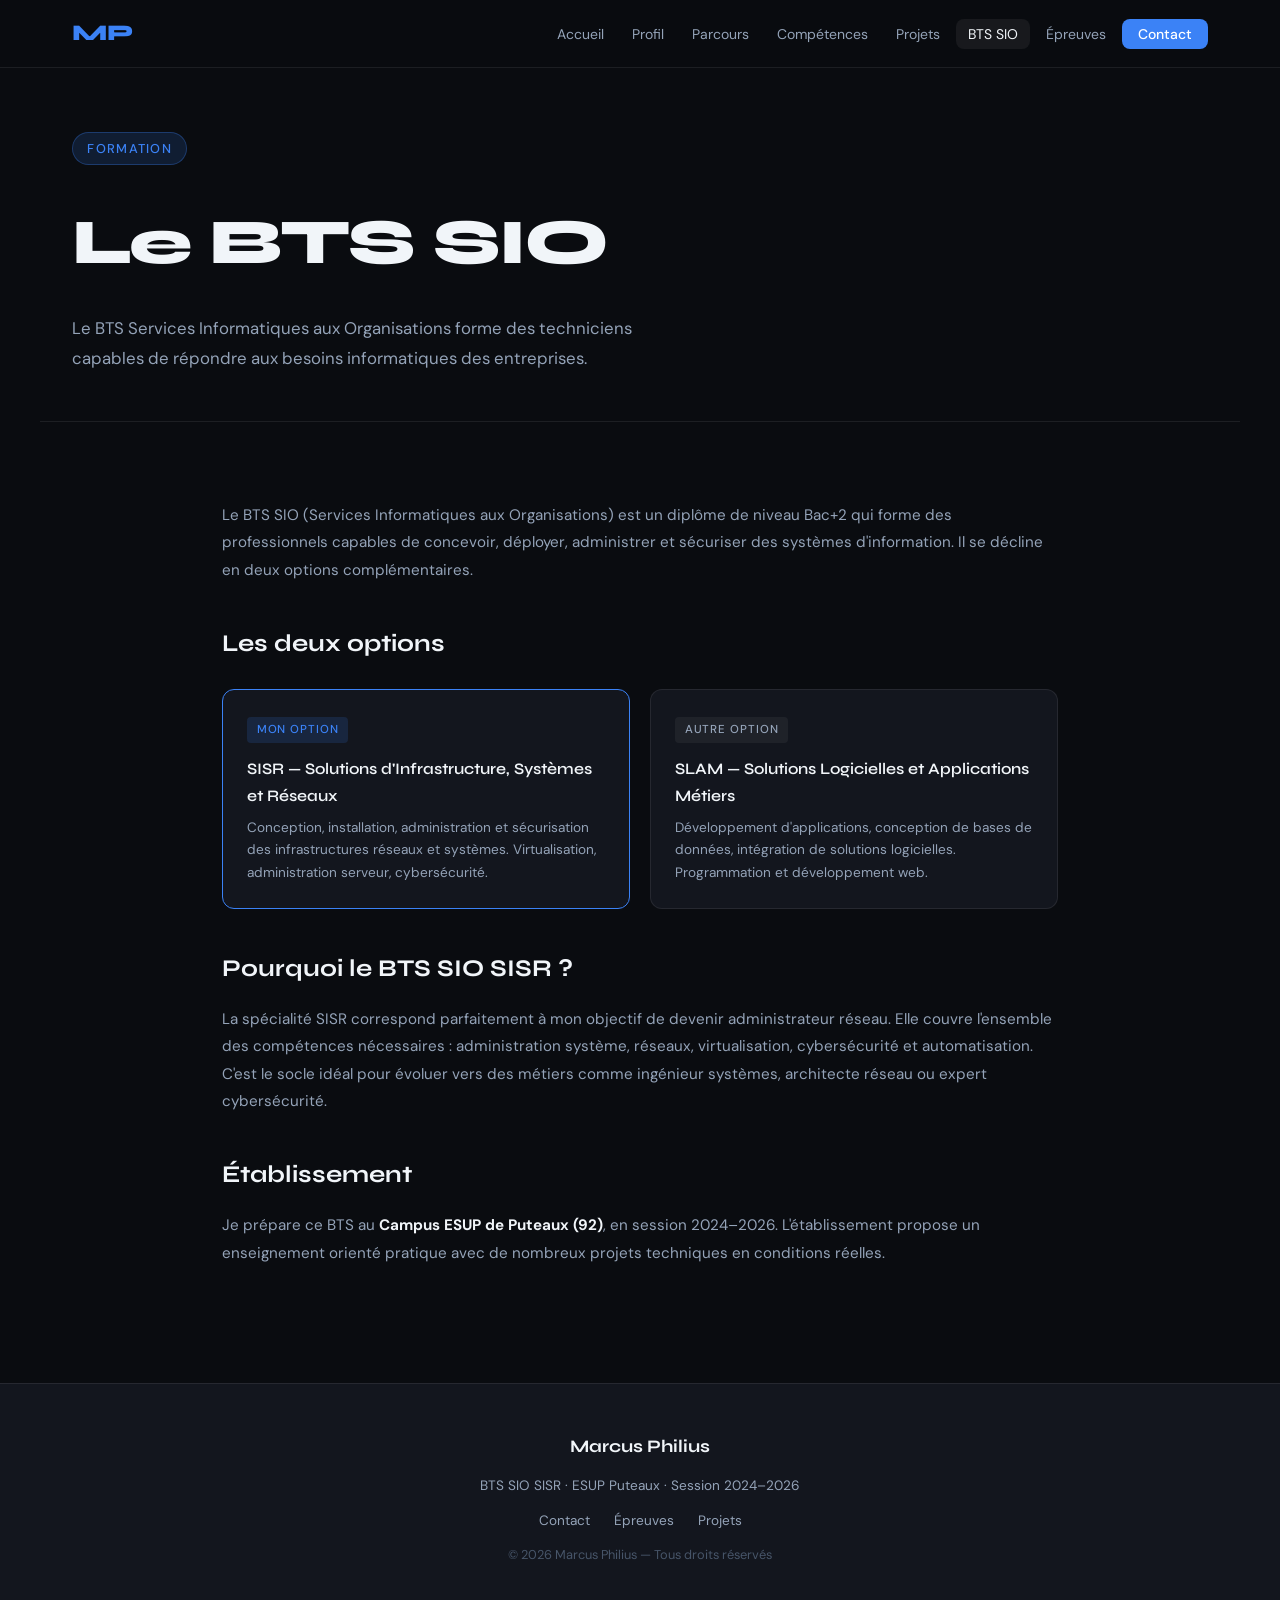
==== btssio.html @ c9be4fb5 "Add files via upload" ====
<!DOCTYPE html>
<html lang="fr">
<head>
  <meta charset="UTF-8" /><meta name="viewport" content="width=device-width, initial-scale=1.0" />
  <title>BTS SIO — Marcus Philius</title>
  <link rel="preconnect" href="https://fonts.googleapis.com">
  <link rel="preconnect" href="https://fonts.gstatic.com" crossorigin>
  <link href="https://fonts.googleapis.com/css2?family=Syne:wght@400;600;700;800&family=DM+Sans:wght@300;400;500&display=swap" rel="stylesheet">
  <link rel="stylesheet" href="style.css" />
</head>
<body>
  <nav id="navbar">
    <div class="nav-inner">
      <a href="index.html" class="nav-logo">MP</a>
      <ul class="nav-links">
        <li><a href="index.html">Accueil</a></li>
        <li><a href="profil.html">Profil</a></li>
        <li><a href="parcours.html">Parcours</a></li>
        <li><a href="competences.html">Compétences</a></li>
        <li><a href="projets.html">Projets</a></li>
        <li><a href="btssio.html" class="active">BTS SIO</a></li>
        <li><a href="epreuves.html">Épreuves</a></li>
        <li><a href="contact.html" class="nav-cta">Contact</a></li>
      </ul>
      <button class="burger" id="burger">&#9776;</button>
    </div>
  </nav>
  <div class="page-header">
    <span class="hero-tag">Formation</span>
    <h1>Le BTS SIO</h1>
    <p>Le BTS Services Informatiques aux Organisations forme des techniciens capables de répondre aux besoins informatiques des entreprises.</p>
  </div>
  <div class="btssio-content">
    <p>Le BTS SIO (Services Informatiques aux Organisations) est un diplôme de niveau Bac+2 qui forme des professionnels capables de concevoir, déployer, administrer et sécuriser des systèmes d'information. Il se décline en deux options complémentaires.</p>
    <h2>Les deux options</h2>
    <div class="option-cards">
      <div class="option-card active">
        <div class="badge">Mon option</div>
        <h4>SISR — Solutions d'Infrastructure, Systèmes et Réseaux</h4>
        <p>Conception, installation, administration et sécurisation des infrastructures réseaux et systèmes. Virtualisation, administration serveur, cybersécurité.</p>
      </div>
      <div class="option-card">
        <div class="badge" style="color: var(--text-muted); background: rgba(255,255,255,0.05);">Autre option</div>
        <h4>SLAM — Solutions Logicielles et Applications Métiers</h4>
        <p>Développement d'applications, conception de bases de données, intégration de solutions logicielles. Programmation et développement web.</p>
      </div>
    </div>
    <h2>Pourquoi le BTS SIO SISR ?</h2>
    <p>La spécialité SISR correspond parfaitement à mon objectif de devenir administrateur réseau. Elle couvre l'ensemble des compétences nécessaires : administration système, réseaux, virtualisation, cybersécurité et automatisation. C'est le socle idéal pour évoluer vers des métiers comme ingénieur systèmes, architecte réseau ou expert cybersécurité.</p>
    <h2>Établissement</h2>
    <p>Je prépare ce BTS au <strong style="color: var(--text);">Campus ESUP de Puteaux (92)</strong>, en session 2024–2026. L'établissement propose un enseignement orienté pratique avec de nombreux projets techniques en conditions réelles.</p>
  </div>
  <footer>
    <div class="footer-inner">
      <p class="footer-name">Marcus Philius</p>
      <p class="footer-sub">BTS SIO SISR · ESUP Puteaux · Session 2024–2026</p>
      <div class="footer-links"><a href="contact.html">Contact</a><a href="epreuves.html">Épreuves</a><a href="projets.html">Projets</a></div>
      <p class="footer-copy">© 2026 Marcus Philius — Tous droits réservés</p>
    </div>
  </footer>
  <script src="main.js"></script>
</body>
</html>
---- style.css ----
/* ===== RESET & BASE ===== */
*, *::before, *::after { box-sizing: border-box; margin: 0; padding: 0; }

:root {
  --bg: #0a0c10;
  --bg-alt: #0f1117;
  --bg-card: #13161e;
  --border: rgba(255,255,255,0.08);
  --border-hover: rgba(255,255,255,0.18);
  --accent: #3b82f6;
  --accent-light: #60a5fa;
  --accent-glow: rgba(59,130,246,0.15);
  --text: #f1f5f9;
  --text-muted: #94a3b8;
  --text-faint: #475569;
  --green: #22c55e;
  --yellow: #eab308;
  --font-display: 'Syne', sans-serif;
  --font-body: 'DM Sans', sans-serif;
  --radius: 12px;
  --radius-lg: 18px;
  --nav-h: 68px;
}

html { scroll-behavior: smooth; }

body {
  background: var(--bg);
  color: var(--text);
  font-family: var(--font-body);
  font-size: 16px;
  line-height: 1.7;
  -webkit-font-smoothing: antialiased;
}

a { color: inherit; text-decoration: none; }
img { max-width: 100%; display: block; }

/* ===== NAVBAR ===== */
#navbar {
  position: fixed;
  top: 0; left: 0; right: 0;
  z-index: 100;
  height: var(--nav-h);
  border-bottom: 1px solid var(--border);
  background: rgba(10,12,16,0.85);
  backdrop-filter: blur(16px);
  -webkit-backdrop-filter: blur(16px);
  transition: background 0.3s;
}

.nav-inner {
  max-width: 1200px;
  margin: 0 auto;
  height: 100%;
  padding: 0 2rem;
  display: flex;
  align-items: center;
  gap: 2rem;
}

.nav-logo {
  font-family: var(--font-display);
  font-size: 1.4rem;
  font-weight: 800;
  color: var(--accent);
  letter-spacing: -0.02em;
  flex-shrink: 0;
}

.nav-links {
  display: flex;
  list-style: none;
  gap: 0.25rem;
  margin-left: auto;
  align-items: center;
}

.nav-links a {
  font-size: 0.875rem;
  font-weight: 400;
  color: var(--text-muted);
  padding: 0.4rem 0.75rem;
  border-radius: 8px;
  transition: color 0.2s, background 0.2s;
}

.nav-links a:hover,
.nav-links a.active {
  color: var(--text);
  background: rgba(255,255,255,0.06);
}

.nav-cta {
  background: var(--accent) !important;
  color: #fff !important;
  font-weight: 500 !important;
  padding: 0.4rem 1rem !important;
}

.nav-cta:hover { background: var(--accent-light) !important; }

.burger {
  display: none;
  background: none;
  border: none;
  color: var(--text);
  font-size: 1.5rem;
  cursor: pointer;
  margin-left: auto;
}

/* ===== HERO ===== */
.hero {
  min-height: 100vh;
  padding: calc(var(--nav-h) + 4rem) 2rem 5rem;
  max-width: 1200px;
  margin: 0 auto;
  display: grid;
  grid-template-columns: 1fr 1fr;
  gap: 4rem;
  align-items: center;
}

.hero-tag {
  display: inline-block;
  font-size: 0.8rem;
  font-weight: 500;
  letter-spacing: 0.1em;
  text-transform: uppercase;
  color: var(--accent);
  background: var(--accent-glow);
  border: 1px solid rgba(59,130,246,0.3);
  padding: 0.3rem 0.9rem;
  border-radius: 999px;
  margin-bottom: 1.5rem;
}

.hero h1 {
  font-family: var(--font-display);
  font-size: clamp(3.5rem, 7vw, 6rem);
  font-weight: 800;
  line-height: 0.95;
  letter-spacing: -0.03em;
  color: var(--text);
  margin-bottom: 1.5rem;
}

.accent { color: var(--accent); }

.hero-sub {
  font-size: 1.05rem;
  color: var(--text-muted);
  max-width: 480px;
  margin-bottom: 2.5rem;
  line-height: 1.75;
}

.hero-btns { display: flex; gap: 1rem; flex-wrap: wrap; }

.btn-primary {
  display: inline-block;
  background: var(--accent);
  color: #fff;
  font-family: var(--font-body);
  font-weight: 500;
  font-size: 0.95rem;
  padding: 0.75rem 1.75rem;
  border-radius: var(--radius);
  transition: background 0.2s, transform 0.15s;
}
.btn-primary:hover { background: var(--accent-light); transform: translateY(-2px); }

.btn-secondary {
  display: inline-block;
  background: transparent;
  color: var(--text-muted);
  font-family: var(--font-body);
  font-weight: 400;
  font-size: 0.95rem;
  padding: 0.75rem 1.75rem;
  border-radius: var(--radius);
  border: 1px solid var(--border);
  transition: border-color 0.2s, color 0.2s;
}
.btn-secondary:hover { border-color: var(--border-hover); color: var(--text); }

.hero-visual { display: flex; justify-content: center; align-items: center; }

.hero-card {
  background: var(--bg-card);
  border: 1px solid var(--border);
  border-radius: var(--radius-lg);
  padding: 2rem 2.5rem;
  display: flex;
  flex-direction: column;
  gap: 1rem;
  min-width: 280px;
  font-family: 'Courier New', monospace;
  font-size: 0.9rem;
}

.hero-card-line {
  display: flex;
  align-items: center;
  gap: 0.75rem;
  color: var(--text-muted);
  transition: color 0.2s;
}
.hero-card-line:hover { color: var(--text); }

.dot {
  width: 8px; height: 8px;
  border-radius: 50%;
  flex-shrink: 0;
}
.dot.green { background: var(--green); box-shadow: 0 0 6px var(--green); }
.dot.blue { background: var(--accent); box-shadow: 0 0 6px var(--accent); }
.dot.yellow { background: var(--yellow); box-shadow: 0 0 6px var(--yellow); }

/* ===== ABOUT STRIP ===== */
.about-strip {
  border-top: 1px solid var(--border);
  border-bottom: 1px solid var(--border);
  background: var(--bg-card);
}

.about-strip-inner {
  max-width: 1200px;
  margin: 0 auto;
  padding: 2rem;
  display: flex;
  align-items: center;
  justify-content: center;
  gap: 0;
  flex-wrap: wrap;
}

.strip-item {
  display: flex;
  flex-direction: column;
  align-items: center;
  gap: 0.25rem;
  padding: 0.5rem 3rem;
}

.strip-num {
  font-family: var(--font-display);
  font-size: 2rem;
  font-weight: 800;
  color: var(--accent);
}

.strip-label {
  font-size: 0.8rem;
  color: var(--text-muted);
  text-transform: uppercase;
  letter-spacing: 0.07em;
}

.strip-divider {
  width: 1px;
  height: 48px;
  background: var(--border);
}

/* ===== SECTIONS ===== */
.section { padding: 6rem 2rem; }
.bg-alt { background: var(--bg-alt); }

.container { max-width: 1200px; margin: 0 auto; }

.section-title {
  font-family: var(--font-display);
  font-size: clamp(2rem, 4vw, 3rem);
  font-weight: 700;
  letter-spacing: -0.02em;
  margin-bottom: 1rem;
  color: var(--text);
}

.section-sub {
  color: var(--text-muted);
  font-size: 1rem;
  max-width: 600px;
  margin-bottom: 3rem;
  line-height: 1.75;
}

/* ===== PROJETS ===== */
.projects-grid {
  display: grid;
  grid-template-columns: repeat(auto-fit, minmax(320px, 1fr));
  gap: 1.5rem;
}

.project-card {
  display: block;
  background: var(--bg-card);
  border: 1px solid var(--border);
  border-radius: var(--radius-lg);
  padding: 2rem;
  transition: border-color 0.2s, transform 0.2s;
  cursor: pointer;
}

.project-card:hover {
  border-color: var(--border-hover);
  transform: translateY(-4px);
}

.project-card.featured {
  border-color: rgba(59,130,246,0.35);
  background: linear-gradient(135deg, var(--bg-card) 60%, rgba(59,130,246,0.04));
}

.project-tag {
  display: inline-block;
  font-size: 0.72rem;
  font-weight: 500;
  letter-spacing: 0.1em;
  text-transform: uppercase;
  color: var(--accent);
  background: var(--accent-glow);
  padding: 0.2rem 0.6rem;
  border-radius: 4px;
  margin-bottom: 1rem;
}

.project-card h3 {
  font-family: var(--font-display);
  font-size: 1.25rem;
  font-weight: 700;
  margin-bottom: 0.75rem;
  color: var(--text);
}

.project-card p {
  color: var(--text-muted);
  font-size: 0.9rem;
  line-height: 1.7;
  margin-bottom: 1.5rem;
}

.project-techs {
  display: flex;
  flex-wrap: wrap;
  gap: 0.5rem;
  margin-bottom: 1.5rem;
}

.project-techs span {
  font-size: 0.75rem;
  font-weight: 500;
  background: rgba(255,255,255,0.05);
  border: 1px solid var(--border);
  padding: 0.2rem 0.6rem;
  border-radius: 4px;
  color: var(--text-muted);
}

.project-link {
  font-size: 0.875rem;
  font-weight: 500;
  color: var(--accent);
}

/* ===== SKILLS ===== */
.skills-grid {
  display: grid;
  grid-template-columns: repeat(auto-fit, minmax(260px, 1fr));
  gap: 1.25rem;
}

.skill-card {
  background: var(--bg-card);
  border: 1px solid var(--border);
  border-radius: var(--radius);
  padding: 1.75rem;
  transition: border-color 0.2s;
}

.skill-card:hover { border-color: var(--border-hover); }

.skill-icon { font-size: 1.75rem; margin-bottom: 1rem; }

.skill-card h4 {
  font-family: var(--font-display);
  font-size: 1rem;
  font-weight: 600;
  margin-bottom: 0.5rem;
  color: var(--text);
}

.skill-card p {
  font-size: 0.875rem;
  color: var(--text-muted);
  line-height: 1.65;
}

/* ===== PAGE HEADER ===== */
.page-header {
  padding: calc(var(--nav-h) + 4rem) 2rem 3rem;
  max-width: 1200px;
  margin: 0 auto;
  border-bottom: 1px solid var(--border);
  margin-bottom: 5rem;
}

.page-header h1 {
  font-family: var(--font-display);
  font-size: clamp(2.5rem, 5vw, 4.5rem);
  font-weight: 800;
  letter-spacing: -0.03em;
  margin-bottom: 1rem;
}

.page-header p {
  color: var(--text-muted);
  font-size: 1.05rem;
  max-width: 580px;
  line-height: 1.75;
}

/* ===== PROFIL PAGE ===== */
.profil-grid {
  max-width: 1200px;
  margin: 0 auto;
  padding: 0 2rem 6rem;
  display: grid;
  grid-template-columns: 1fr 2fr;
  gap: 4rem;
  align-items: start;
}

.profil-avatar {
  background: var(--bg-card);
  border: 1px solid var(--border);
  border-radius: var(--radius-lg);
  padding: 2.5rem 2rem;
  text-align: center;
  position: sticky;
  top: calc(var(--nav-h) + 2rem);
}

.avatar-circle {
  width: 100px;
  height: 100px;
  border-radius: 50%;
  background: var(--accent-glow);
  border: 2px solid var(--accent);
  margin: 0 auto 1.25rem;
  display: flex;
  align-items: center;
  justify-content: center;
  font-family: var(--font-display);
  font-size: 2rem;
  font-weight: 800;
  color: var(--accent);
}

.profil-avatar h3 {
  font-family: var(--font-display);
  font-size: 1.2rem;
  font-weight: 700;
  margin-bottom: 0.25rem;
}

.profil-avatar .subtitle {
  font-size: 0.85rem;
  color: var(--text-muted);
  margin-bottom: 1.5rem;
}

.profil-info-list {
  list-style: none;
  text-align: left;
  font-size: 0.85rem;
  color: var(--text-muted);
  display: flex;
  flex-direction: column;
  gap: 0.6rem;
}

.profil-info-list li span:first-child { color: var(--text-faint); margin-right: 0.5rem; }

.profil-content h2 {
  font-family: var(--font-display);
  font-size: 1.75rem;
  font-weight: 700;
  margin-bottom: 1rem;
  color: var(--text);
}

.profil-content p {
  color: var(--text-muted);
  font-size: 0.95rem;
  line-height: 1.8;
  margin-bottom: 1.5rem;
}

/* ===== TIMELINE ===== */
.timeline { position: relative; padding-left: 2rem; }

.timeline::before {
  content: '';
  position: absolute;
  left: 6px; top: 6px; bottom: 0;
  width: 1px;
  background: var(--border);
}

.timeline-item {
  position: relative;
  padding-bottom: 2.5rem;
}

.timeline-item::before {
  content: '';
  position: absolute;
  left: -1.625rem;
  top: 6px;
  width: 12px;
  height: 12px;
  border-radius: 50%;
  background: var(--accent);
  border: 2px solid var(--bg);
  box-shadow: 0 0 8px var(--accent);
}

.timeline-date {
  font-size: 0.8rem;
  font-weight: 500;
  color: var(--accent);
  text-transform: uppercase;
  letter-spacing: 0.08em;
  margin-bottom: 0.5rem;
}

.timeline-title {
  font-family: var(--font-display);
  font-size: 1.05rem;
  font-weight: 600;
  color: var(--text);
  margin-bottom: 0.25rem;
}

.timeline-sub {
  font-size: 0.875rem;
  color: var(--text-muted);
}

/* ===== PROJET DETAIL ===== */
.projet-detail {
  max-width: 1200px;
  margin: 0 auto;
  padding: 0 2rem 6rem;
}

.projet-hero {
  background: var(--bg-card);
  border: 1px solid var(--border);
  border-radius: var(--radius-lg);
  padding: 3rem;
  margin-bottom: 3rem;
  display: grid;
  grid-template-columns: 2fr 1fr;
  gap: 3rem;
  align-items: start;
}

.projet-hero h2 {
  font-family: var(--font-display);
  font-size: 2rem;
  font-weight: 700;
  margin-bottom: 1rem;
  color: var(--text);
}

.projet-hero p {
  color: var(--text-muted);
  font-size: 0.95rem;
  line-height: 1.8;
  margin-bottom: 1.5rem;
}

.projet-meta {
  display: flex;
  flex-direction: column;
  gap: 1.25rem;
}

.meta-item label {
  display: block;
  font-size: 0.72rem;
  text-transform: uppercase;
  letter-spacing: 0.1em;
  color: var(--text-faint);
  margin-bottom: 0.35rem;
}

.meta-item span {
  font-size: 0.9rem;
  color: var(--text-muted);
}

.phase-grid {
  display: grid;
  grid-template-columns: repeat(auto-fit, minmax(280px, 1fr));
  gap: 1.25rem;
  margin-top: 2rem;
}

.phase-card {
  background: var(--bg-card);
  border: 1px solid var(--border);
  border-radius: var(--radius);
  padding: 1.5rem;
}

.phase-num {
  font-size: 0.75rem;
  font-weight: 500;
  text-transform: uppercase;
  letter-spacing: 0.1em;
  color: var(--accent);
  margin-bottom: 0.5rem;
}

.phase-card h4 {
  font-family: var(--font-display);
  font-size: 1rem;
  font-weight: 600;
  color: var(--text);
  margin-bottom: 0.5rem;
}

.phase-card p {
  font-size: 0.85rem;
  color: var(--text-muted);
  line-height: 1.65;
}

/* ===== COMPETENCES PAGE ===== */
.comp-section {
  max-width: 1200px;
  margin: 0 auto;
  padding: 0 2rem 6rem;
}

.comp-category {
  margin-bottom: 3rem;
}

.comp-category h3 {
  font-family: var(--font-display);
  font-size: 1.2rem;
  font-weight: 600;
  color: var(--text);
  margin-bottom: 1.5rem;
  padding-bottom: 0.75rem;
  border-bottom: 1px solid var(--border);
}

.comp-list {
  display: flex;
  flex-direction: column;
  gap: 0.9rem;
}

.comp-item {
  display: grid;
  grid-template-columns: 180px 1fr auto;
  align-items: center;
  gap: 1rem;
  font-size: 0.9rem;
}

.comp-name { color: var(--text-muted); }

.comp-bar-wrap {
  height: 4px;
  background: rgba(255,255,255,0.06);
  border-radius: 2px;
  overflow: hidden;
}

.comp-bar {
  height: 100%;
  background: var(--accent);
  border-radius: 2px;
  transition: width 1.2s cubic-bezier(.4,0,.2,1);
}

.comp-pct {
  font-size: 0.8rem;
  color: var(--text-faint);
  width: 36px;
  text-align: right;
}

/* ===== EPREUVES PAGE ===== */
.epreuves-grid {
  max-width: 1200px;
  margin: 0 auto;
  padding: 0 2rem 6rem;
  display: grid;
  grid-template-columns: repeat(auto-fit, minmax(300px, 1fr));
  gap: 1.5rem;
}

.epreuve-card {
  background: var(--bg-card);
  border: 1px solid var(--border);
  border-radius: var(--radius-lg);
  padding: 2rem;
}

.epreuve-card .num {
  font-family: var(--font-display);
  font-size: 3rem;
  font-weight: 800;
  color: var(--accent-glow);
  color: rgba(59,130,246,0.15);
  line-height: 1;
  margin-bottom: 0.5rem;
}

.epreuve-card h3 {
  font-family: var(--font-display);
  font-size: 1.1rem;
  font-weight: 700;
  color: var(--text);
  margin-bottom: 0.75rem;
}

.epreuve-card p {
  font-size: 0.875rem;
  color: var(--text-muted);
  line-height: 1.7;
}

/* ===== CONTACT PAGE ===== */
.contact-wrap {
  max-width: 700px;
  margin: 0 auto;
  padding: 0 2rem 6rem;
  text-align: center;
}

.contact-wrap p {
  color: var(--text-muted);
  font-size: 1rem;
  margin-bottom: 3rem;
  line-height: 1.75;
}

.contact-cards {
  display: grid;
  grid-template-columns: repeat(auto-fit, minmax(200px, 1fr));
  gap: 1rem;
  text-align: left;
}

.contact-card {
  background: var(--bg-card);
  border: 1px solid var(--border);
  border-radius: var(--radius);
  padding: 1.5rem;
  transition: border-color 0.2s;
}

.contact-card:hover { border-color: var(--border-hover); }

.contact-card .c-label {
  font-size: 0.75rem;
  text-transform: uppercase;
  letter-spacing: 0.1em;
  color: var(--text-faint);
  margin-bottom: 0.5rem;
}

.contact-card .c-val {
  font-size: 0.95rem;
  color: var(--text);
  font-weight: 500;
}

/* ===== BTS SIO PAGE ===== */
.btssio-content {
  max-width: 900px;
  margin: 0 auto;
  padding: 0 2rem 6rem;
}

.btssio-content h2 {
  font-family: var(--font-display);
  font-size: 1.5rem;
  font-weight: 700;
  color: var(--text);
  margin: 2.5rem 0 1rem;
}

.btssio-content p {
  color: var(--text-muted);
  font-size: 0.95rem;
  line-height: 1.8;
  margin-bottom: 1.25rem;
}

.option-cards {
  display: grid;
  grid-template-columns: 1fr 1fr;
  gap: 1.25rem;
  margin: 1.5rem 0 2.5rem;
}

.option-card {
  background: var(--bg-card);
  border: 1px solid var(--border);
  border-radius: var(--radius);
  padding: 1.5rem;
}

.option-card.active { border-color: var(--accent); }

.option-card .badge {
  font-size: 0.72rem;
  font-weight: 500;
  text-transform: uppercase;
  letter-spacing: 0.08em;
  color: var(--accent);
  background: var(--accent-glow);
  padding: 0.2rem 0.6rem;
  border-radius: 4px;
  margin-bottom: 0.75rem;
  display: inline-block;
}

.option-card h4 {
  font-family: var(--font-display);
  font-size: 1rem;
  font-weight: 600;
  color: var(--text);
  margin-bottom: 0.5rem;
}

.option-card p {
  font-size: 0.85rem;
  color: var(--text-muted);
  line-height: 1.65;
  margin: 0;
}

/* ===== FOOTER ===== */
footer {
  border-top: 1px solid var(--border);
  padding: 3rem 2rem;
  background: var(--bg-card);
}

.footer-inner {
  max-width: 1200px;
  margin: 0 auto;
  text-align: center;
  display: flex;
  flex-direction: column;
  align-items: center;
  gap: 0.75rem;
}

.footer-name {
  font-family: var(--font-display);
  font-size: 1.1rem;
  font-weight: 700;
  color: var(--text);
}

.footer-sub { font-size: 0.85rem; color: var(--text-muted); }

.footer-links {
  display: flex;
  gap: 1.5rem;
  font-size: 0.85rem;
}

.footer-links a { color: var(--text-muted); transition: color 0.2s; }
.footer-links a:hover { color: var(--text); }

.footer-copy { font-size: 0.8rem; color: var(--text-faint); }

/* ===== RESPONSIVE ===== */
@media (max-width: 768px) {
  .nav-links { display: none; }
  .burger { display: block; }
  .nav-links.open {
    display: flex;
    flex-direction: column;
    position: fixed;
    top: var(--nav-h);
    left: 0; right: 0;
    background: var(--bg-card);
    border-bottom: 1px solid var(--border);
    padding: 1rem;
  }

  .hero {
    grid-template-columns: 1fr;
    text-align: center;
    padding-top: calc(var(--nav-h) + 3rem);
  }

  .hero-btns { justify-content: center; }
  .hero-sub { margin: 0 auto 2.5rem; }
  .hero-visual { display: none; }

  .about-strip-inner { gap: 0; flex-direction: column; }
  .strip-divider { width: 48px; height: 1px; }

  .profil-grid { grid-template-columns: 1fr; }
  .profil-avatar { position: static; }

  .projet-hero { grid-template-columns: 1fr; }

  .option-cards { grid-template-columns: 1fr; }

  .comp-item { grid-template-columns: 1fr; }
  .comp-pct { display: none; }
}
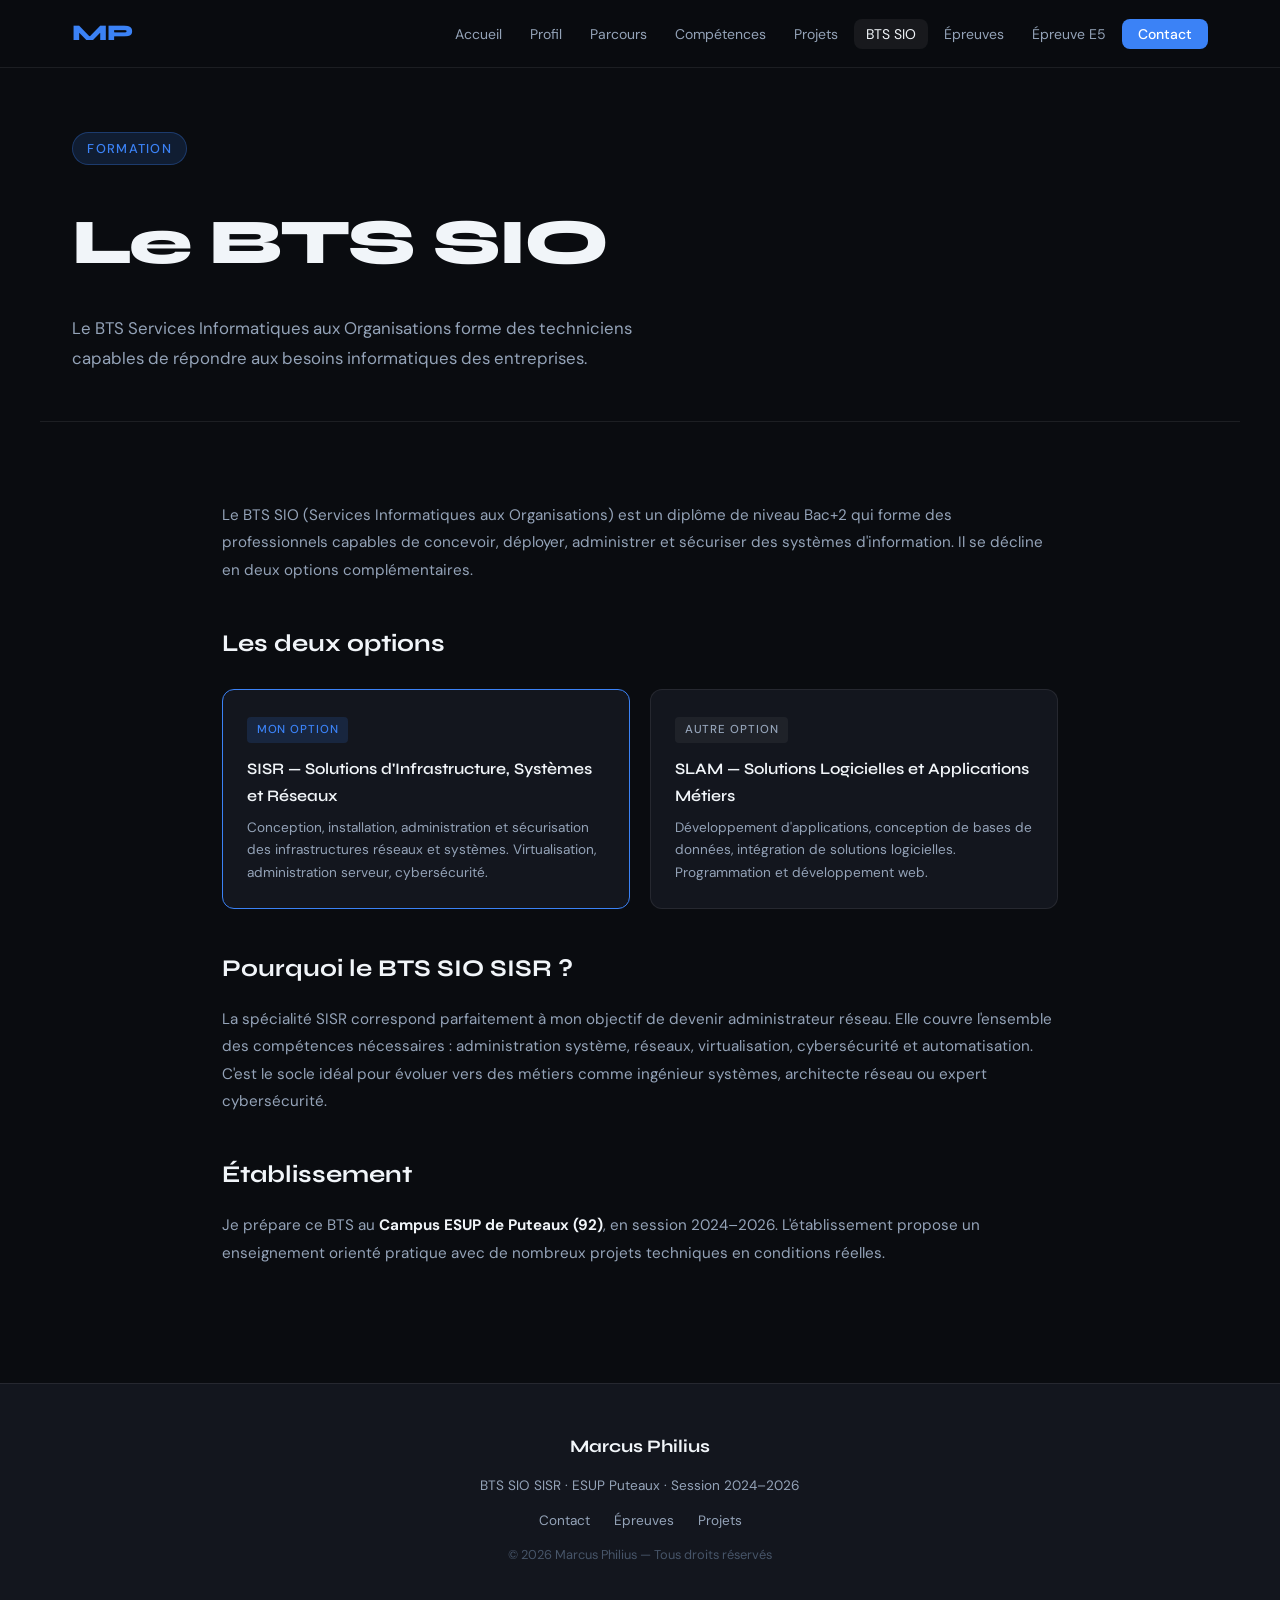
==== commit b1ba5139: "Update btssio.html" ====
--- a/btssio.html
+++ b/btssio.html
@@ -20,6 +20,7 @@
         <li><a href="projets.html">Projets</a></li>
         <li><a href="btssio.html" class="active">BTS SIO</a></li>
         <li><a href="epreuves.html">Épreuves</a></li>
+        <li><a href="epreuve-e5.html">Épreuve E5</a></li>
         <li><a href="contact.html" class="nav-cta">Contact</a></li>
       </ul>
       <button class="burger" id="burger">&#9776;</button>
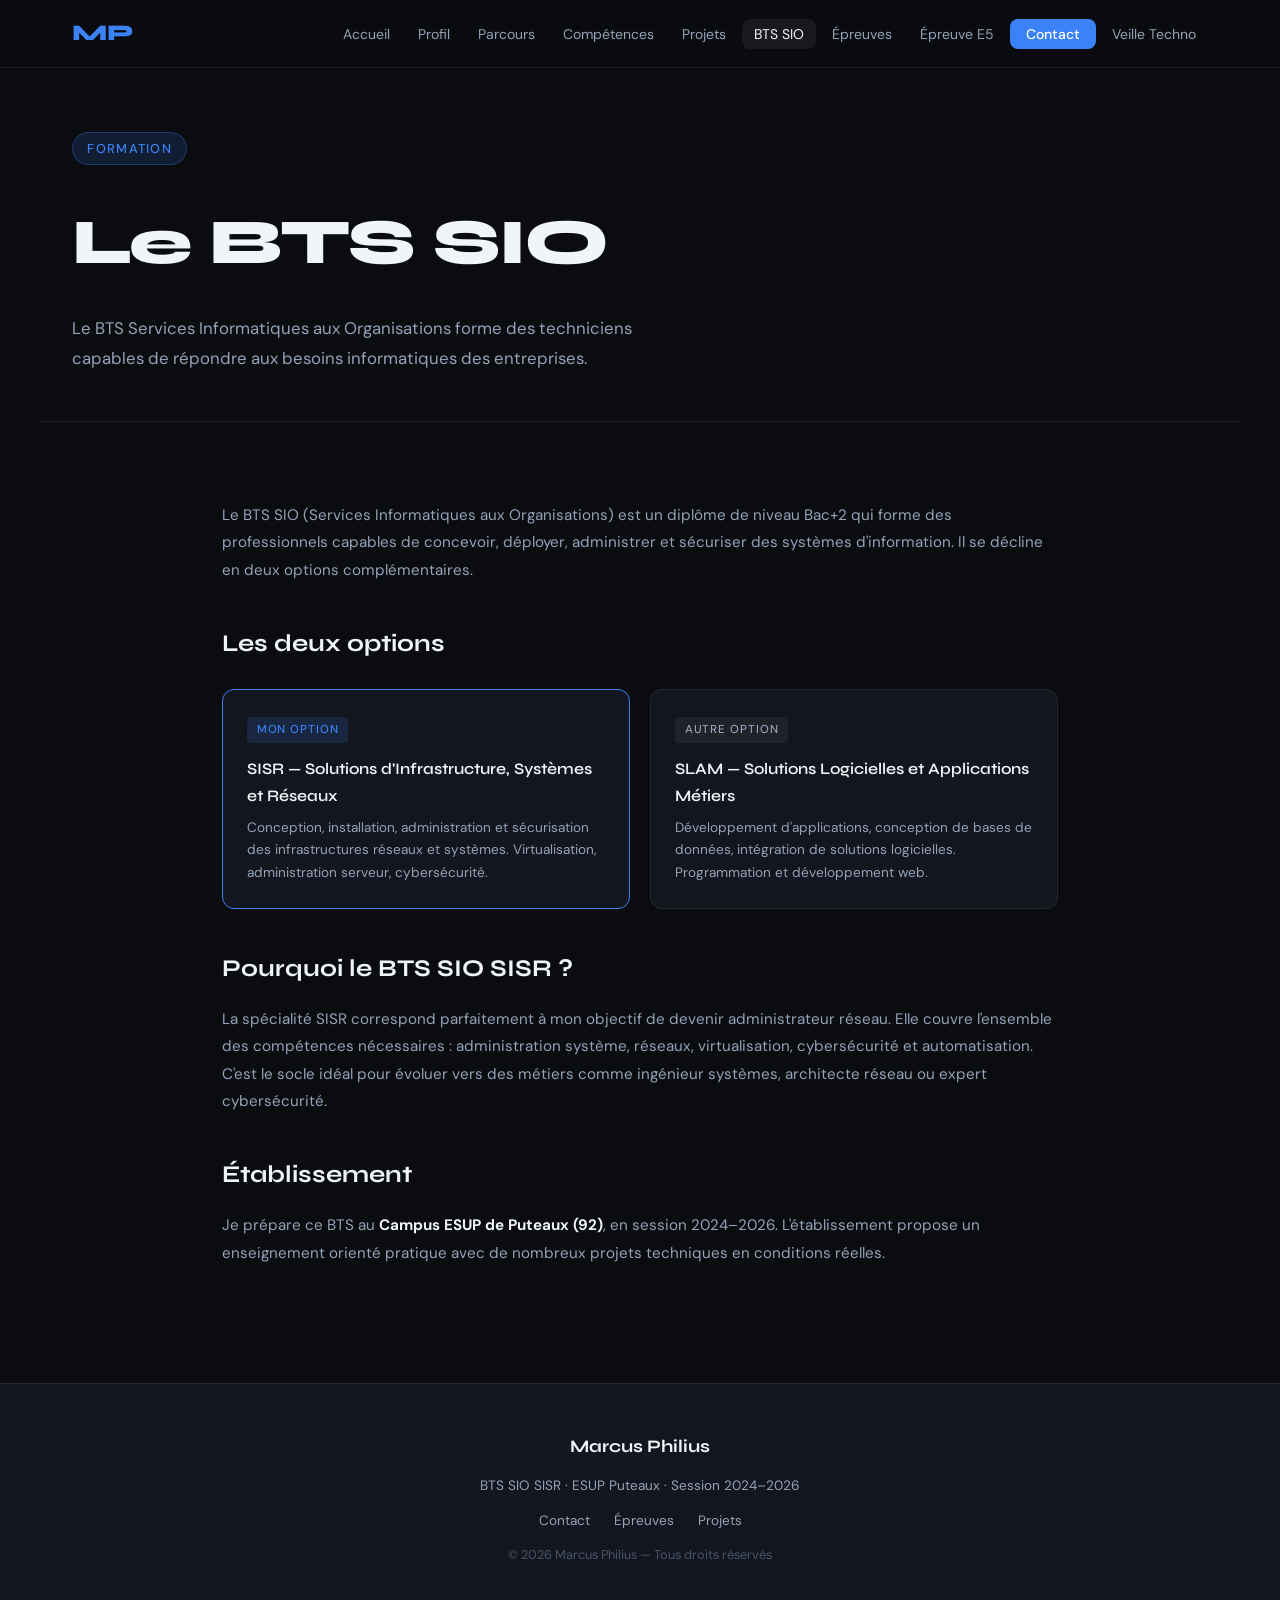
==== commit 44831480: "Update btssio.html" ====
--- a/btssio.html
+++ b/btssio.html
@@ -22,6 +22,7 @@
         <li><a href="epreuves.html">Épreuves</a></li>
         <li><a href="epreuve-e5.html">Épreuve E5</a></li>
         <li><a href="contact.html" class="nav-cta">Contact</a></li>
+        <li><a href="veille.html">Veille Techno</a></li>
       </ul>
       <button class="burger" id="burger">&#9776;</button>
     </div>
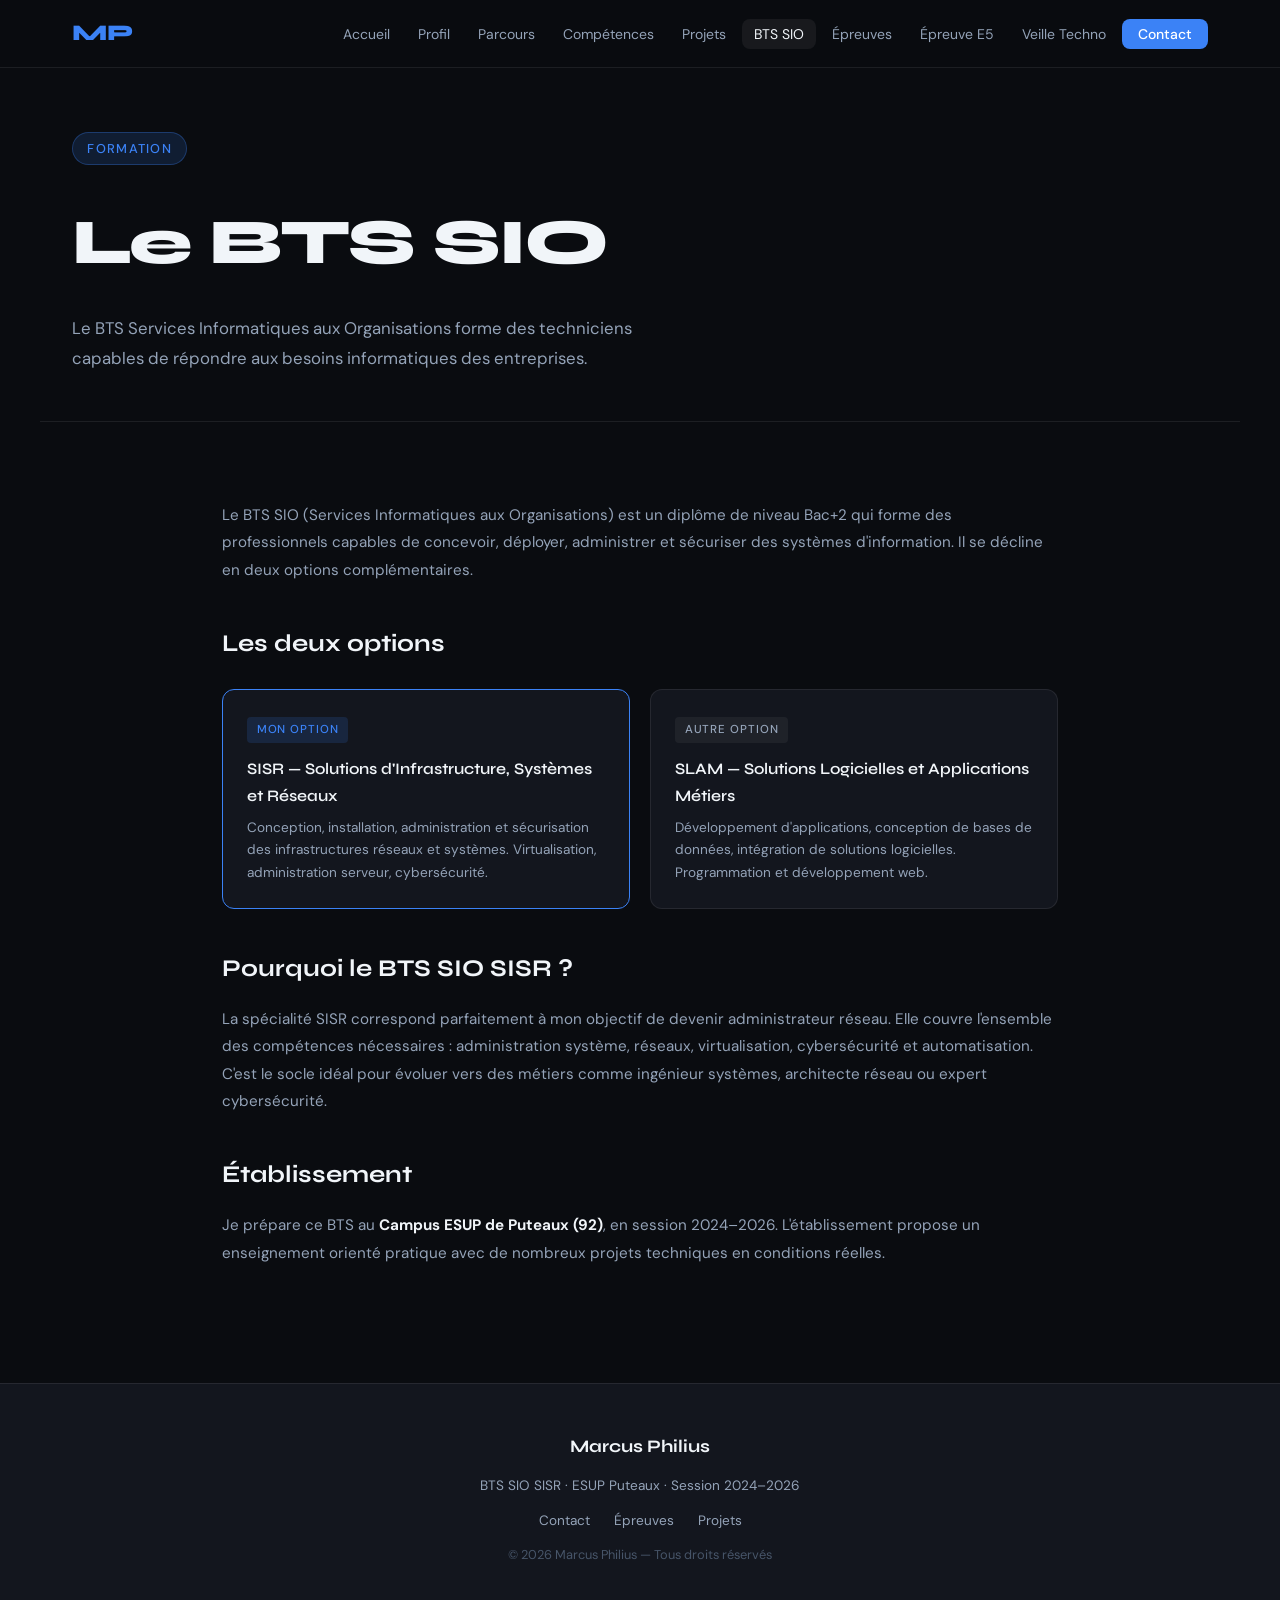
==== commit 8db8336d: "Restore Contact link in navigation menu" ====
--- a/btssio.html
+++ b/btssio.html
@@ -21,8 +21,8 @@
         <li><a href="btssio.html" class="active">BTS SIO</a></li>
         <li><a href="epreuves.html">Épreuves</a></li>
         <li><a href="epreuve-e5.html">Épreuve E5</a></li>
+        <li><a href="veille.html">Veille Techno</a></li>
         <li><a href="contact.html" class="nav-cta">Contact</a></li>
-        <li><a href="veille.html">Veille Techno</a></li>
       </ul>
       <button class="burger" id="burger">&#9776;</button>
     </div>
